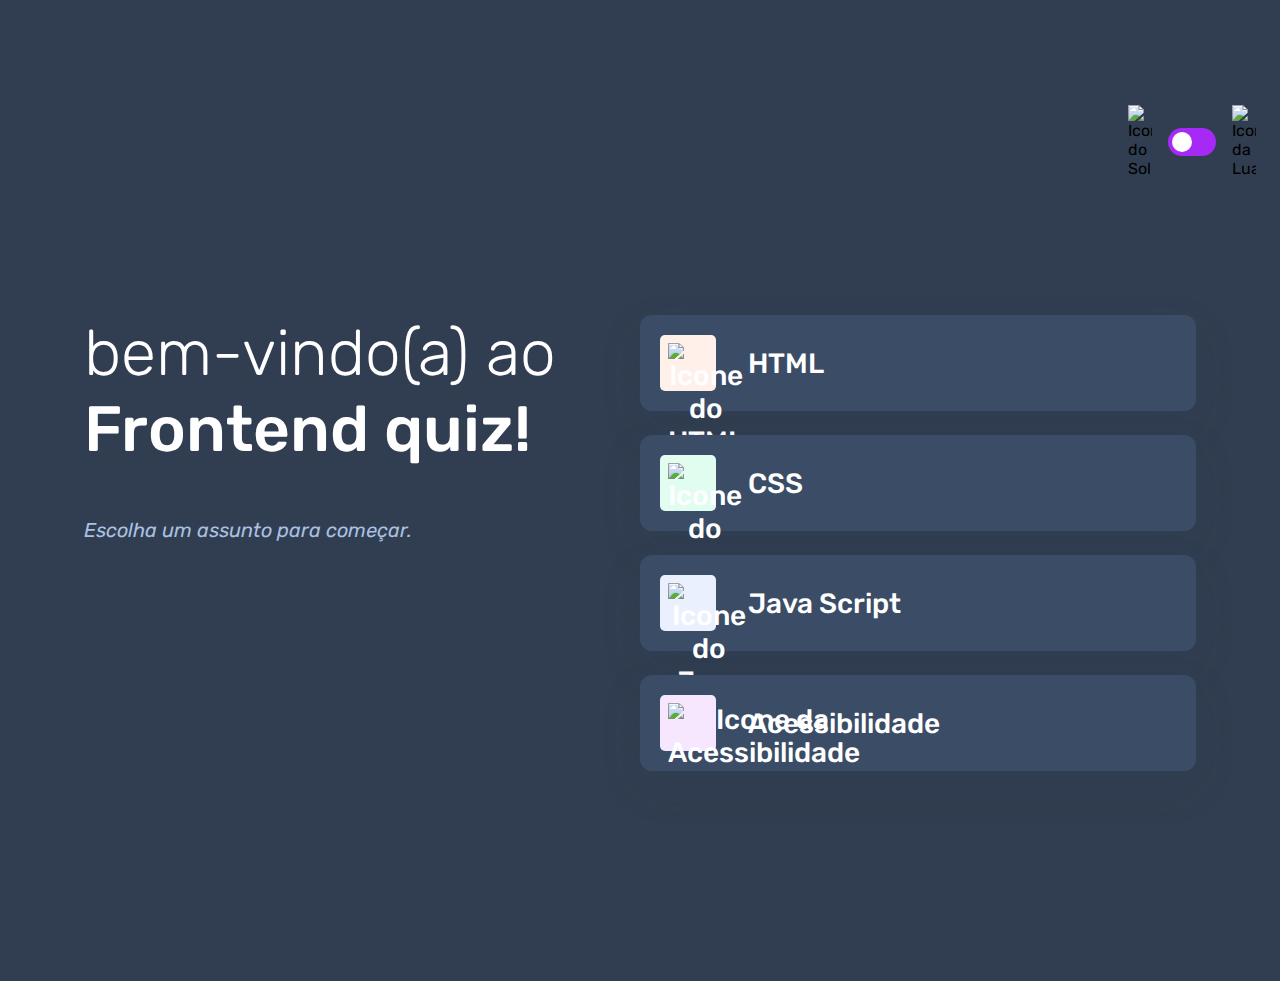
==== index.html @ 0f6f0509 "Adaptação das cores para o tema escuro" ====
<!DOCTYPE html>
<html lang="pt-BR">
<head>
    <meta charset="UTF-8">
    <meta name="viewport" content="width=device-width, initial-scale=1.0">
    <link rel="preconnect" href="https://fonts.googleapis.com">
    <link rel="preconnect" href="https://fonts.gstatic.com" crossorigin>
    <link href="https://fonts.googleapis.com/css2?family=Rubik:ital,wght@0,300..900;1,300..900&display=swap" rel="stylesheet">
    <link rel="stylesheet" href="style.css">
    <title>Quiz App</title>
</head>
<body class="escuro">
    <header>
        <div class="tema">
            <img src="./assets/images/icon-sun-dark.svg" alt="Icone do Sol">
            <button>
                <div></div>
            </button>
            <img src="./assets/images/icon-moon-dark.svg" alt="Icone da Lua">
        </div>
    </header>

    <main>
        <section class="boas_vindas">
            <h1>
                bem-vindo(a) ao <br> 
                <strong>Frontend quiz!</strong>
            </h1>
            <p>Escolha um assunto para começar.</p>
        </section>

        <section class="assuntos">
            <button class="botao_html">
                <div>
                    <img src="./assets/images/icon-html.svg" alt="Icone do HTML">
                </div>
                HTML
            </button>

            <button class="botao_css">
                <div>
                    <img src="./assets/images/icon-css.svg" alt="Icone do css">
                </div>
                CSS
            </button>

            <button class="botao_javascript">
                <div>
                    <img src="./assets/images/icon-js.svg" alt="Icone do Java Script">
                </div>
                Java Script
            </button>

            <button class="botao_acessibilidade">
                <div>
                    <img src="./assets/images/icon-accessibility.svg" alt="Icone da Acessibilidade">
                </div>
                Acessibilidade
            </button>
        </section>
    </main>
</body>
</html>
---- style.css ----
* {
    margin: 0;
    padding: 0;
    box-sizing: border-box;
    font-family: "Rubik", sans-serif;
    -webkit-font-smoothing: antialiased;
}

:root {
    --bg-color: #f4f6fa;
    --purple: #a729f5;
    --white: #fff;
    --primary-text-color: #313e51;
    --secondary-text-color: #626c7f;
    --button-bg: #fff;
    --bg-html: #fff1e9;
    --bg-css: #e0fdef;
    --bg-javascript: #ebf0ff;
    --bg-acessibilidade: #f6e7ff;
    --shadow: 0px 16px 40px 0px rgba(143, 160, 193, 0.14);
    --bg-mobile: url(./assets/images/pattern-background-mobile-light.svg);
    --bg-desktop: url(./assets/images/pattern-background-desktop-light.svg);
}

body.escuro{
    --bg-mobile: url(./assets/images/pattern-background-mobile-dark.svg);
    --bg-desktop: url(./assets/images/pattern-background-desktop-dark.svg);
    --bg-color: #313e51;
    --primary-text-color: #fff;
    --secondary-text-color: #abc1e1;
    --button-bg: #3b4d66;
    --shadow: 0px 16px 40px 0px rgba(49, 61, 86, 0.14);
}

body {
    height: 100svh;
    background: var(--bg-mobile) var(--bg-color);
    background-repeat: no-repeat;
    background-size: cover;
}

header {
    padding: 16px 24px;
    display: flex;
    justify-content: flex-end;
}

.tema {
    padding: 8px 0;
    display: flex;
    align-items: center;
    gap: 8px;
}

.tema img {
    width: 16px;
}

.tema button {
    height: 20px;
    width: 32px;
    background: var(--purple);
    border: 0;
    border-radius: 999px;
    padding: 4px;
}

.tema button div {
    background: var(--white);
    width: 12px;
    height: 12px;
    border-radius: 999px;
}

main {
    padding: 32px 24px;
}

.boas_vindas {
    margin-bottom: 40px;
}

.boas_vindas h1 {
    font-size: 40px;
    font-weight: 300;
    color: var(--primary-text-color);
    margin-bottom: 16px;
}

.boas_vindas h1 strong {
    font-weight: 500;
}

.boas_vindas p {
    color: var(--secondary-text-color);
    font-size: 14px;
    line-height: 150%;
    font-style: italic;
}

.assuntos {
    display: flex;
    flex-direction: column;
    gap: 12px;
}

.assuntos button {
    border: none;
    background: var(--button-bg);
    display: flex;
    align-items: center;
    gap: 16px;
    padding: 12px;
    border-radius: 12px;
    box-shadow: var(--shadow);
    font-size: 18px;
    font-weight: 500;
    color: var(--primary-text-color);
}

.assuntos button div {
    width: 40px;
    height: 40px;
    padding: 5px;
    border-radius: 5px;
}

.assuntos button img {
    width: 100%;
}

.botao_html div {
    background: var(--bg-html);
}

.botao_css div {
    background: var(--bg-css);
}

.botao_javascript div {
    background: var(--bg-javascript);
}

.botao_acessibilidade div {
    background: var(--bg-acessibilidade);
}

@media(min-width: 1100px) {
    body {
        background: var(--bg-desktop) var(--bg-color);
        background-size: cover;
        background-repeat: no-repeat;
    }

    header {
        margin-block: 81px;
    }

    main {
        display: flex;
        max-width: 1160px;
        margin-inline: auto;
    }

    .tema {
        gap: 16px;
    }

    .tema img {
        width: 24px;
    }

    .tema button {
        width: 48px;
        height: 28px;
    }

    .tema button div {
        width: 20px;
        height: 20px;
    }

    section {
        width: 100%;
    }

    .boas_vindas h1 {
        font-size: 64px;
        margin-bottom: 48px;
    }

    .boas_vindas p {
        font-size: 20px;
    }

    .assuntos {
        gap: 24px;
    }

    .assuntos button {
        font-size: 28px;
        padding: 20px;
        gap: 32px;
    }

    .assuntos button div {
        width: 56px;
        height: 56px;
        padding: 8px;
    }
}
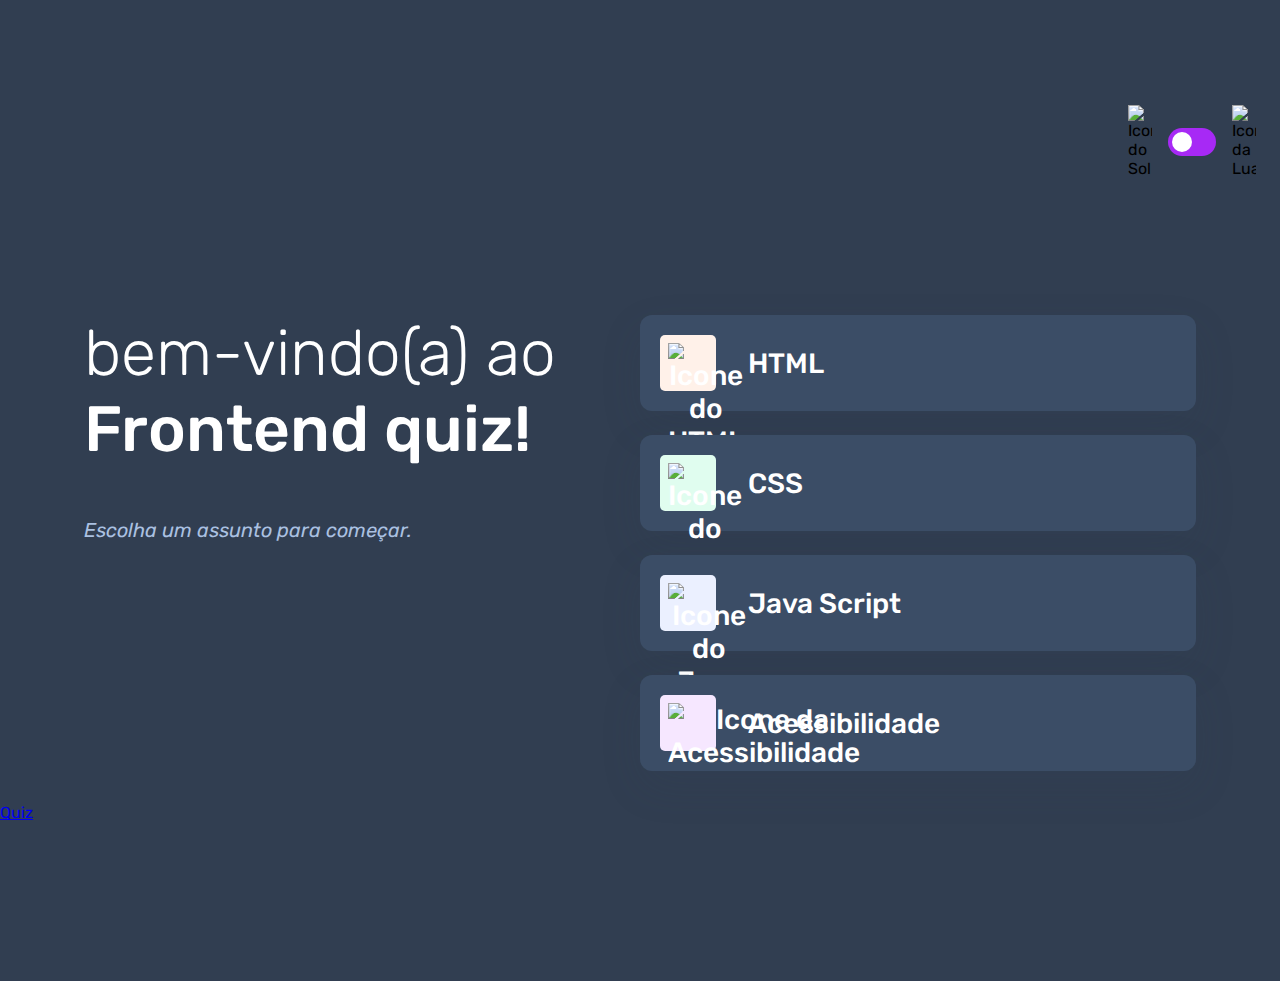
==== commit 0c07f37e: "Criação da página do quiz" ====
--- a/index.html
+++ b/index.html
@@ -59,5 +59,7 @@
             </button>
         </section>
     </main>
+
+    <a href="./pages/quiz/quiz.html">Quiz</a>
 </body>
 </html>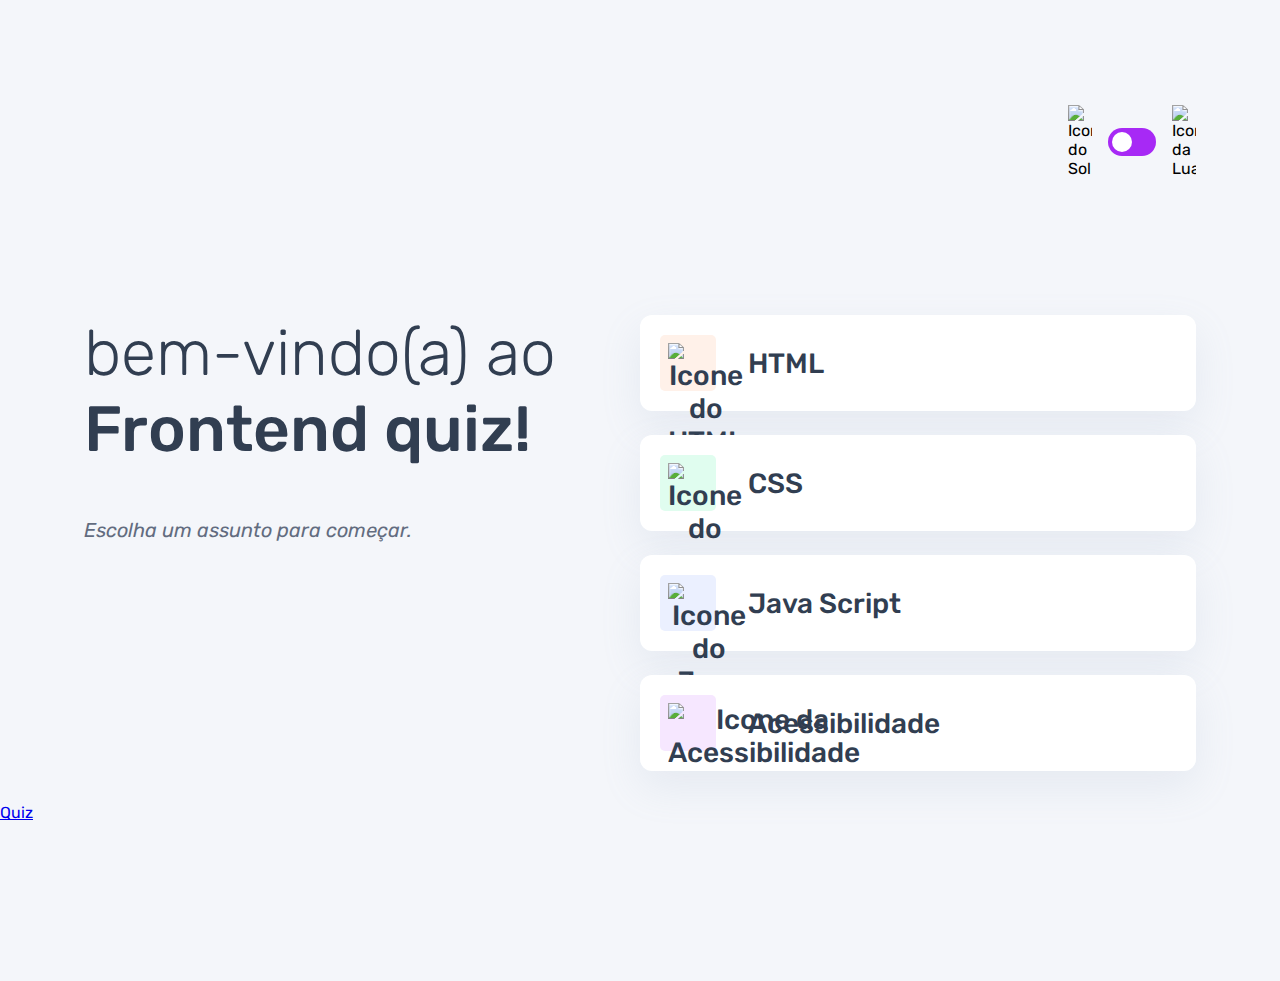
==== commit 3ae382b8: "Primeiros ajustes do tema no JS" ====
--- a/index.html
+++ b/index.html
@@ -7,9 +7,10 @@
     <link rel="preconnect" href="https://fonts.gstatic.com" crossorigin>
     <link href="https://fonts.googleapis.com/css2?family=Rubik:ital,wght@0,300..900;1,300..900&display=swap" rel="stylesheet">
     <link rel="stylesheet" href="style.css">
+    <script src="./script.js" defer></script>
     <title>Quiz App</title>
 </head>
-<body class="escuro">
+<body>
     <header>
         <div class="tema">
             <img src="./assets/images/icon-sun-dark.svg" alt="Icone do Sol">
--- a/style.css
+++ b/style.css
@@ -43,6 +43,8 @@
     padding: 16px 24px;
     display: flex;
     justify-content: flex-end;
+    max-width: 1160px;
+    margin-inline: auto;
 }
 
 .tema {
@@ -63,6 +65,7 @@
     border: 0;
     border-radius: 999px;
     padding: 4px;
+    display: flex;
 }
 
 .tema button div {
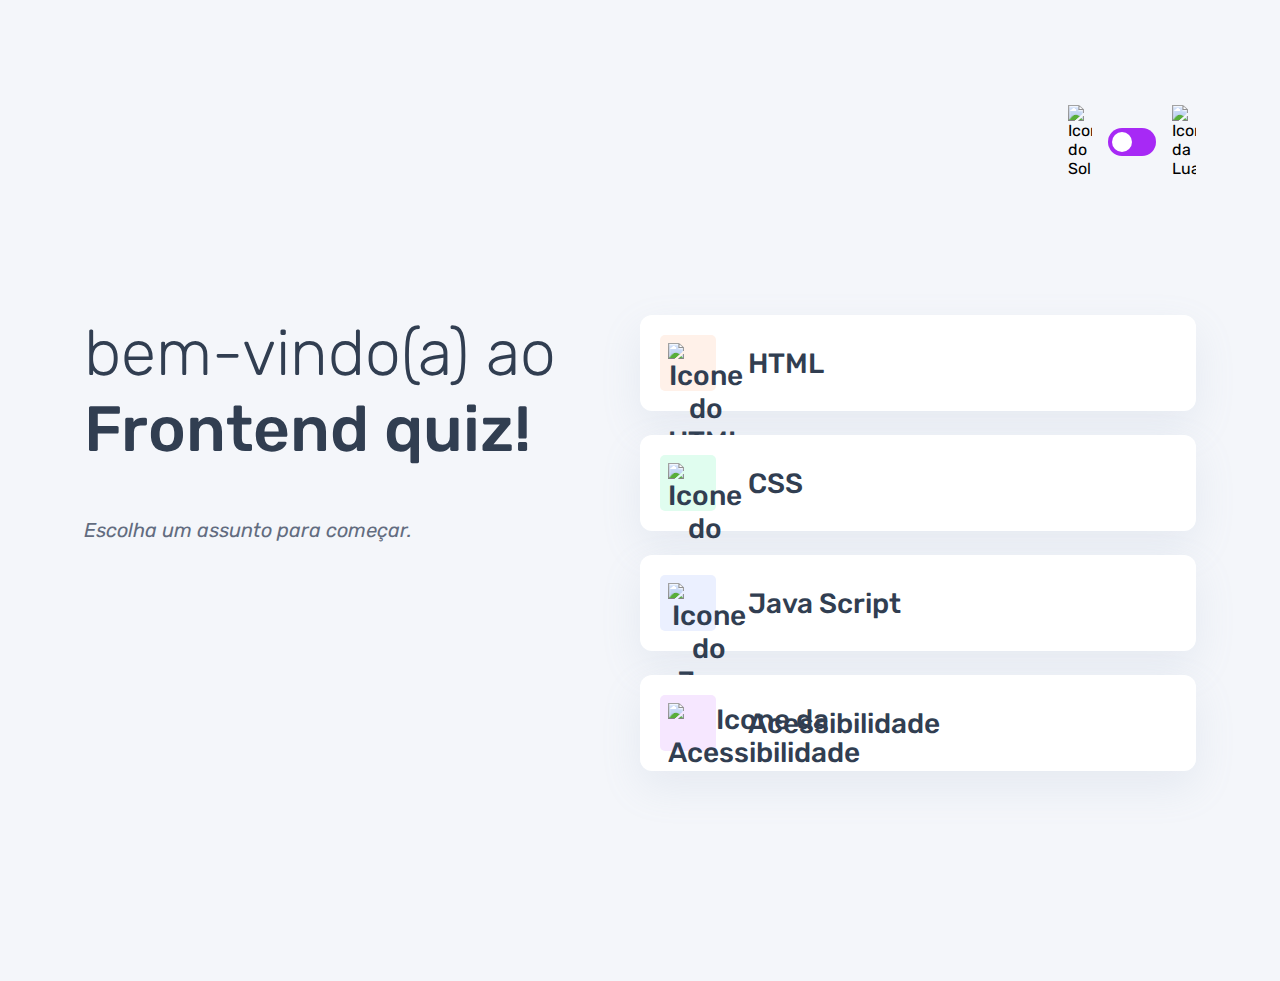
==== commit 41eec1e8: "Adicionada a função para escolher o tema do quiz no JS principal" ====
--- a/index.html
+++ b/index.html
@@ -7,7 +7,7 @@
     <link rel="preconnect" href="https://fonts.gstatic.com" crossorigin>
     <link href="https://fonts.googleapis.com/css2?family=Rubik:ital,wght@0,300..900;1,300..900&display=swap" rel="stylesheet">
     <link rel="stylesheet" href="style.css">
-    <script src="./script.js" defer></script>
+    <script src="./script.js" type="module" defer></script>
     <title>Quiz App</title>
 </head>
 <body>
@@ -60,7 +60,5 @@
             </button>
         </section>
     </main>
-
-    <a href="./pages/quiz/quiz.html">Quiz</a>
 </body>
 </html>--- a/style.css
+++ b/style.css
@@ -66,6 +66,7 @@
     border-radius: 999px;
     padding: 4px;
     display: flex;
+    cursor: pointer;
 }
 
 .tema button div {
@@ -119,6 +120,7 @@
     font-size: 18px;
     font-weight: 500;
     color: var(--primary-text-color);
+    cursor: pointer;
 }
 
 .assuntos button div {
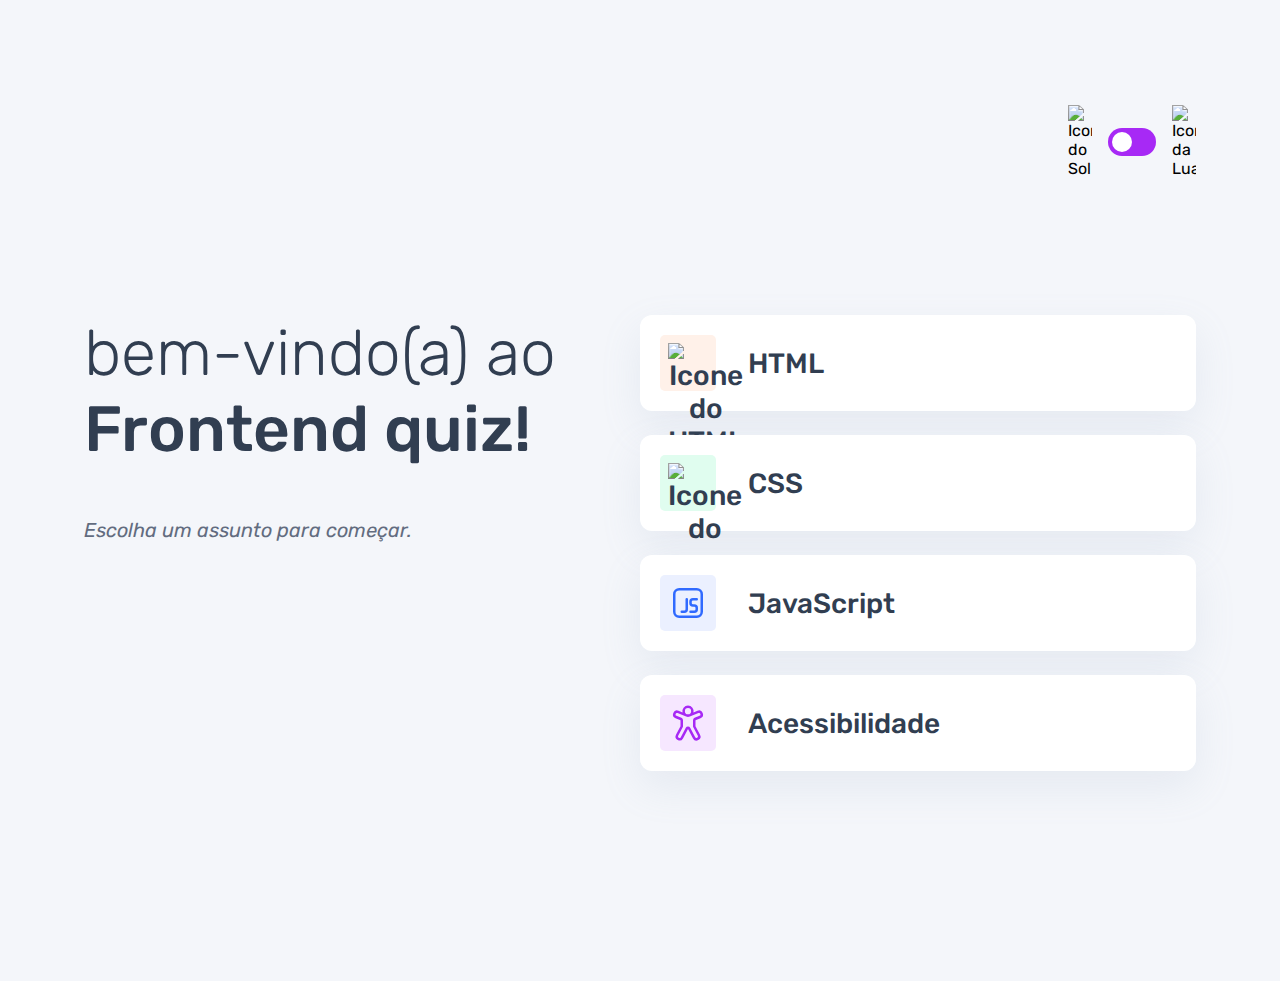
==== commit 654b45e7: "Alteração dinamica do Assunto da página" ====
--- a/index.html
+++ b/index.html
@@ -47,14 +47,14 @@
 
             <button class="botao_javascript">
                 <div>
-                    <img src="./assets/images/icon-js.svg" alt="Icone do Java Script">
+                    <img src="./assets/images/icon-javascript.svg" alt="Icone do Java Script">
                 </div>
-                Java Script
+                JavaScript
             </button>
 
             <button class="botao_acessibilidade">
                 <div>
-                    <img src="./assets/images/icon-accessibility.svg" alt="Icone da Acessibilidade">
+                    <img src="./assets/images/icon-acessibilidade.svg" alt="Icone da Acessibilidade">
                 </div>
                 Acessibilidade
             </button>
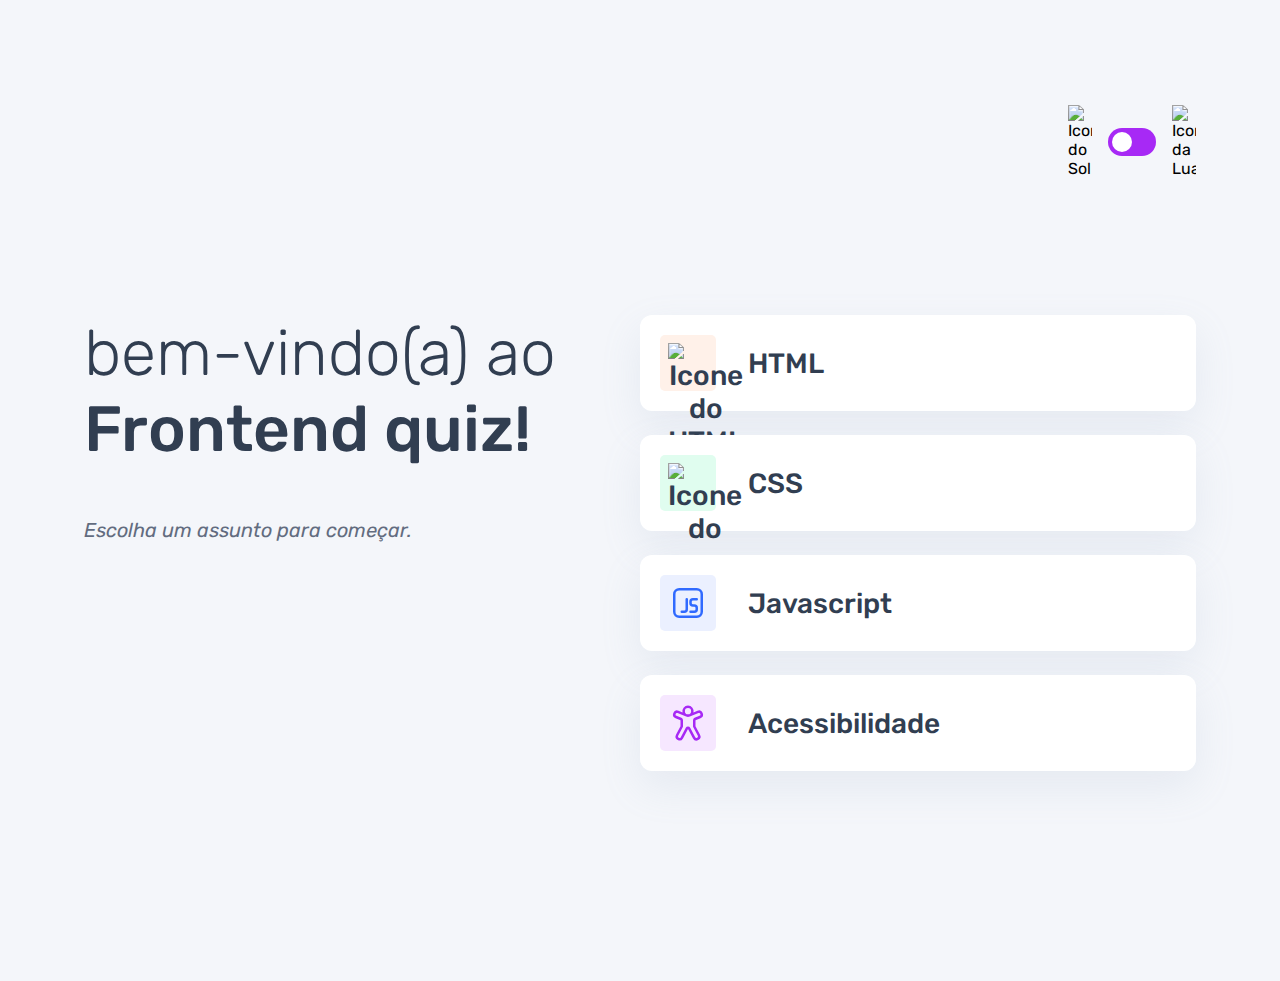
==== commit 1080f5b3: "Adicionadas a funções de buscar e montar as perguntas" ====
--- a/index.html
+++ b/index.html
@@ -49,7 +49,7 @@
                 <div>
                     <img src="./assets/images/icon-javascript.svg" alt="Icone do Java Script">
                 </div>
-                JavaScript
+                Javascript
             </button>
 
             <button class="botao_acessibilidade">
